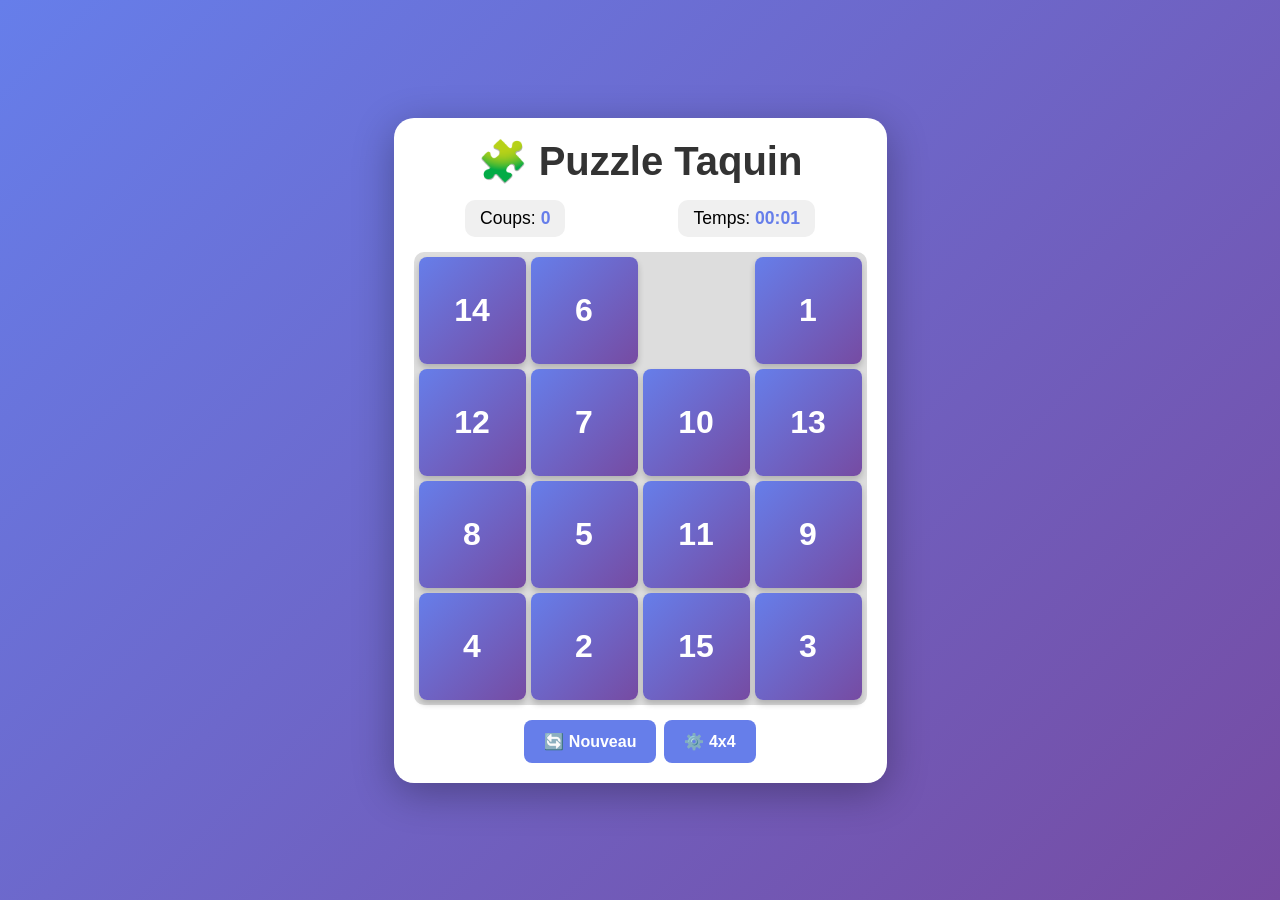
==== index.html @ 6c53f654 "Rename puzzle.html to index.html" ====
<!DOCTYPE html>
<html lang="fr">
<head>
    <meta charset="UTF-8">
    <meta name="viewport" content="width=device-width, initial-scale=1.0, user-scalable=no">
    <meta name="theme-color" content="#667eea">
    <meta name="mobile-web-app-capable" content="yes">
    <meta name="apple-mobile-web-app-capable" content="yes">
    <meta name="apple-mobile-web-app-status-bar-style" content="black-translucent">
    <link rel="manifest" href="manifest.json">
    <title>Jeu de Puzzle Taquin</title>
    <style>
        * {
            margin: 0;
            padding: 0;
            box-sizing: border-box;
            -webkit-tap-highlight-color: transparent;
        }

        body {
            font-family: 'Arial', sans-serif;
            display: flex;
            justify-content: center;
            align-items: center;
            min-height: 100vh;
            background: linear-gradient(135deg, #667eea 0%, #764ba2 100%);
            overflow-x: hidden;
            touch-action: manipulation;
        }

        .container {
            text-align: center;
            background: white;
            padding: 20px;
            border-radius: 20px;
            box-shadow: 0 10px 40px rgba(0,0,0,0.3);
            max-width: 95vw;
        }

        h1 {
            color: #333;
            margin-bottom: 15px;
            font-size: clamp(1.5em, 5vw, 2.5em);
        }

        .info {
            display: flex;
            justify-content: space-around;
            margin-bottom: 15px;
            gap: 10px;
            flex-wrap: wrap;
        }

        .stat {
            background: #f0f0f0;
            padding: 8px 15px;
            border-radius: 10px;
            font-size: clamp(0.9em, 3vw, 1.1em);
        }

        .stat span {
            font-weight: bold;
            color: #667eea;
        }

        #puzzle {
            display: grid;
            grid-gap: 5px;
            margin: 0 auto 15px;
            width: fit-content;
            background: #ddd;
            padding: 5px;
            border-radius: 10px;
            max-width: 95vw;
        }

        .tile {
            background: linear-gradient(135deg, #667eea 0%, #764ba2 100%);
            color: white;
            font-size: clamp(1.2em, 4vw, 2em);
            font-weight: bold;
            display: flex;
            justify-content: center;
            align-items: center;
            cursor: pointer;
            border-radius: 8px;
            transition: all 0.2s ease;
            box-shadow: 0 4px 6px rgba(0,0,0,0.2);
            user-select: none;
            touch-action: manipulation;
        }

        .tile:active {
            transform: scale(0.95);
            box-shadow: 0 2px 4px rgba(0,0,0,0.3);
        }

        .tile.empty {
            background: transparent;
            box-shadow: none;
            cursor: default;
        }

        .tile.empty:active {
            transform: none;
        }

        .buttons {
            display: flex;
            gap: 8px;
            justify-content: center;
            flex-wrap: wrap;
        }

        button {
            background: #667eea;
            color: white;
            border: none;
            padding: 12px 20px;
            font-size: clamp(0.9em, 3vw, 1em);
            border-radius: 8px;
            cursor: pointer;
            transition: all 0.2s;
            font-weight: bold;
            touch-action: manipulation;
        }

        button:active {
            background: #764ba2;
            transform: scale(0.95);
        }

        .victory {
            display: none;
            position: fixed;
            top: 0;
            left: 0;
            width: 100%;
            height: 100%;
            background: rgba(0,0,0,0.8);
            justify-content: center;
            align-items: center;
            z-index: 1000;
            padding: 20px;
        }

        .victory-content {
            background: white;
            padding: 30px;
            border-radius: 20px;
            text-align: center;
            animation: bounce 0.5s;
            max-width: 90vw;
        }

        @keyframes bounce {
            0%, 100% { transform: scale(1); }
            50% { transform: scale(1.1); }
        }

        .victory h2 {
            color: #667eea;
            font-size: clamp(2em, 6vw, 3em);
            margin-bottom: 15px;
        }

        .victory p {
            font-size: clamp(1em, 4vw, 1.5em);
            margin-bottom: 15px;
        }

        .install-prompt {
            display: none;
            position: fixed;
            bottom: 20px;
            left: 50%;
            transform: translateX(-50%);
            background: #667eea;
            color: white;
            padding: 15px 25px;
            border-radius: 10px;
            box-shadow: 0 4px 12px rgba(0,0,0,0.3);
            z-index: 999;
            animation: slideUp 0.3s;
        }

        @keyframes slideUp {
            from { transform: translate(-50%, 100px); }
            to { transform: translate(-50%, 0); }
        }

        .install-prompt button {
            margin: 5px;
            background: white;
            color: #667eea;
        }
    </style>
</head>
<body>
    <div class="container">
        <h1>🧩 Puzzle Taquin</h1>
        
        <div class="info">
            <div class="stat">Coups: <span id="moves">0</span></div>
            <div class="stat">Temps: <span id="time">00:00</span></div>
        </div>

        <div id="puzzle"></div>

        <div class="buttons">
            <button onclick="newGame()">🔄 Nouveau</button>
            <button onclick="changeDifficulty()">⚙️ <span id="difficulty">4x4</span></button>
        </div>
    </div>

    <div class="victory" id="victory">
        <div class="victory-content">
            <h2>🎉 Bravo !</h2>
            <p>Puzzle résolu !</p>
            <p>Coups: <span id="finalMoves"></span></p>
            <p>Temps: <span id="finalTime"></span></p>
            <button onclick="closeVictory()">Fermer</button>
            <button onclick="closeVictory(); newGame();">Rejouer</button>
        </div>
    </div>

    <div class="install-prompt" id="installPrompt">
        <p>📲 Installer l'application ?</p>
        <button onclick="installApp()">Installer</button>
        <button onclick="dismissInstall()">Plus tard</button>
    </div>

    <script>
        let gridSize = 4;
        let tiles = [];
        let emptyIndex;
        let moves = 0;
        let startTime;
        let timerInterval;
        let deferredPrompt;

        // Détection du support PWA
        window.addEventListener('beforeinstallprompt', (e) => {
            e.preventDefault();
            deferredPrompt = e;
            document.getElementById('installPrompt').style.display = 'block';
        });

        function installApp() {
            if (deferredPrompt) {
                deferredPrompt.prompt();
                deferredPrompt.userChoice.then((choiceResult) => {
                    deferredPrompt = null;
                    dismissInstall();
                });
            }
        }

        function dismissInstall() {
            document.getElementById('installPrompt').style.display = 'none';
        }

        function initGame() {
            const puzzle = document.getElementById('puzzle');
            
            // Calculer la taille des tuiles en fonction de l'écran
            const maxWidth = Math.min(window.innerWidth * 0.85, 450);
            const tileSize = Math.floor(maxWidth / gridSize) - 5;
            
            puzzle.style.gridTemplateColumns = `repeat(${gridSize}, ${tileSize}px)`;
            
            tiles = Array.from({length: gridSize * gridSize - 1}, (_, i) => i + 1);
            tiles.push(0);
            
            shuffleTiles();
            
            moves = 0;
            document.getElementById('moves').textContent = moves;
            
            startTimer();
            renderPuzzle(tileSize);
        }

        function shuffleTiles() {
            for (let i = 0; i < 1000; i++) {
                const validMoves = getValidMoves();
                const randomMove = validMoves[Math.floor(Math.random() * validMoves.length)];
                swapTiles(randomMove, tiles.indexOf(0));
            }
        }

        function getValidMoves() {
            const empty = tiles.indexOf(0);
            const row = Math.floor(empty / gridSize);
            const col = empty % gridSize;
            const valid = [];

            if (row > 0) valid.push(empty - gridSize);
            if (row < gridSize - 1) valid.push(empty + gridSize);
            if (col > 0) valid.push(empty - 1);
            if (col < gridSize - 1) valid.push(empty + 1);

            return valid;
        }

        function renderPuzzle(tileSize) {
            const puzzle = document.getElementById('puzzle');
            puzzle.innerHTML = '';

            tiles.forEach((num, index) => {
                const tile = document.createElement('div');
                tile.className = 'tile';
                tile.style.width = tileSize + 'px';
                tile.style.height = tileSize + 'px';
                
                if (num === 0) {
                    tile.classList.add('empty');
                } else {
                    tile.textContent = num;
                    tile.onclick = () => moveTile(index);
                    
                    // Support tactile amélioré
                    tile.addEventListener('touchstart', (e) => {
                        e.preventDefault();
                        moveTile(index);
                    }, { passive: false });
                }
                
                puzzle.appendChild(tile);
            });
        }

        function moveTile(index) {
            const emptyIndex = tiles.indexOf(0);
            const validMoves = getValidMoves();

            if (validMoves.includes(index)) {
                swapTiles(index, emptyIndex);
                moves++;
                document.getElementById('moves').textContent = moves;
                
                // Vibration sur mobile
                if (navigator.vibrate) {
                    navigator.vibrate(10);
                }
                
                const maxWidth = Math.min(window.innerWidth * 0.85, 450);
                const tileSize = Math.floor(maxWidth / gridSize) - 5;
                renderPuzzle(tileSize);
                checkWin();
            }
        }

        function swapTiles(i, j) {
            [tiles[i], tiles[j]] = [tiles[j], tiles[i]];
        }

        function checkWin() {
            const isWin = tiles.every((num, index) => {
                if (index === tiles.length - 1) return num === 0;
                return num === index + 1;
            });

            if (isWin) {
                clearInterval(timerInterval);
                
                // Vibration de victoire
                if (navigator.vibrate) {
                    navigator.vibrate([100, 50, 100, 50, 200]);
                }
                
                document.getElementById('finalMoves').textContent = moves;
                document.getElementById('finalTime').textContent = document.getElementById('time').textContent;
                document.getElementById('victory').style.display = 'flex';
            }
        }

        function startTimer() {
            if (timerInterval) clearInterval(timerInterval);
            startTime = Date.now();
            
            timerInterval = setInterval(() => {
                const elapsed = Math.floor((Date.now() - startTime) / 1000);
                const minutes = Math.floor(elapsed / 60).toString().padStart(2, '0');
                const seconds = (elapsed % 60).toString().padStart(2, '0');
                document.getElementById('time').textContent = `${minutes}:${seconds}`;
            }, 1000);
        }

        function newGame() {
            initGame();
        }

        function changeDifficulty() {
            const sizes = [3, 4, 5];
            const currentIndex = sizes.indexOf(gridSize);
            gridSize = sizes[(currentIndex + 1) % sizes.length];
            document.getElementById('difficulty').textContent = `${gridSize}x${gridSize}`;
            initGame();
        }

        function closeVictory() {
            document.getElementById('victory').style.display = 'none';
        }

        // Gérer le redimensionnement
        window.addEventListener('resize', () => {
            const maxWidth = Math.min(window.innerWidth * 0.85, 450);
            const tileSize = Math.floor(maxWidth / gridSize) - 5;
            renderPuzzle(tileSize);
        });

        // Enregistrer le Service Worker
        if ('serviceWorker' in navigator) {
            navigator.serviceWorker.register('sw.js').catch(() => {});
        }

        window.onload = initGame;
    </script>
</body>
</html>
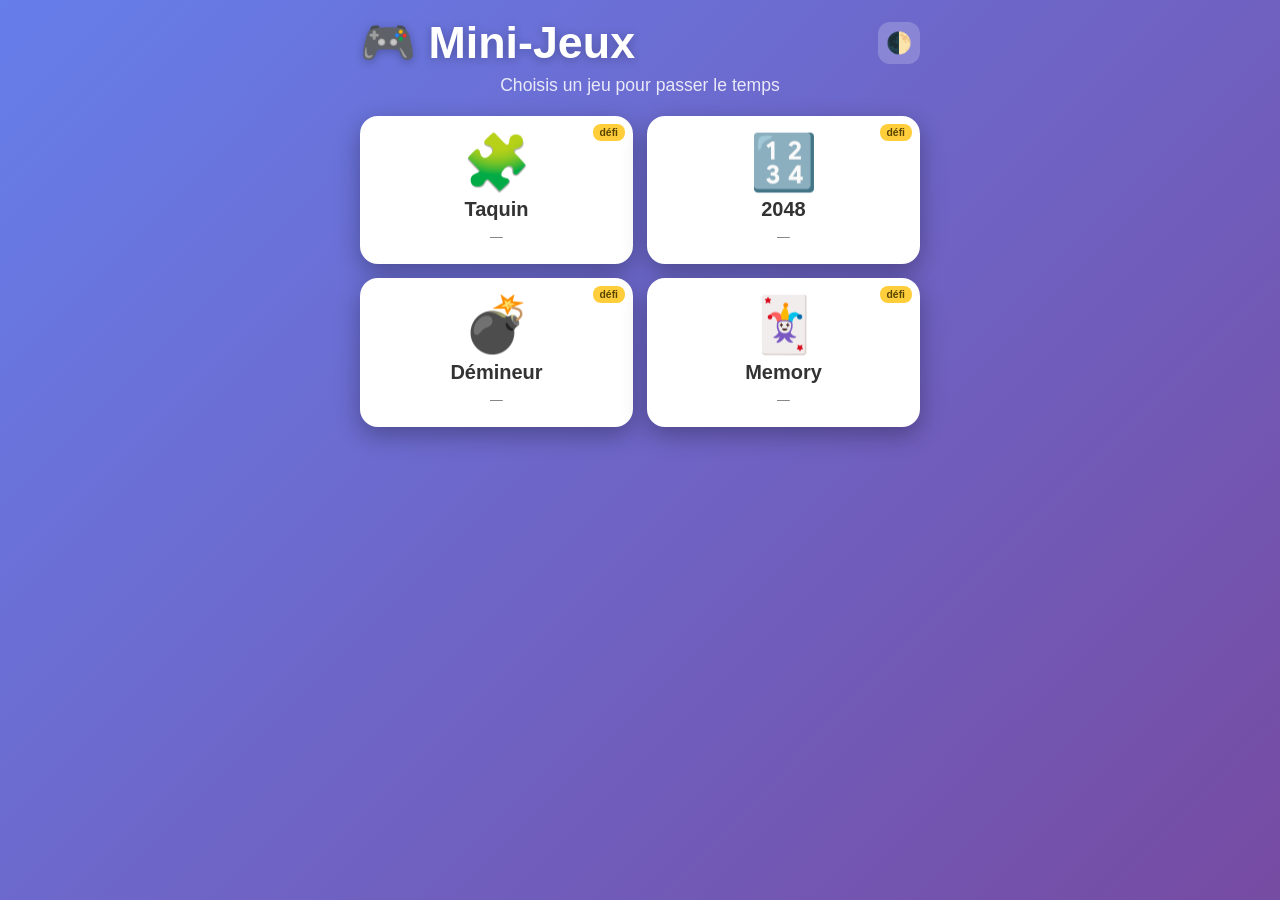
==== commit d00aad43: "Transforme le taquin en hub multi-jeux (2048, démineur, memory) + PWA Co-Authored-By: Claude Opus 4." ====
--- a/index.html
+++ b/index.html
@@ -1,421 +1,180 @@
 <!DOCTYPE html>
 <html lang="fr">
 <head>
-    <meta charset="UTF-8">
-    <meta name="viewport" content="width=device-width, initial-scale=1.0, user-scalable=no">
-    <meta name="theme-color" content="#667eea">
-    <meta name="mobile-web-app-capable" content="yes">
-    <meta name="apple-mobile-web-app-capable" content="yes">
-    <meta name="apple-mobile-web-app-status-bar-style" content="black-translucent">
-    <link rel="manifest" href="manifest.json">
-    <title>Jeu de Puzzle Taquin</title>
-    <style>
-        * {
-            margin: 0;
-            padding: 0;
-            box-sizing: border-box;
-            -webkit-tap-highlight-color: transparent;
-        }
-
-        body {
-            font-family: 'Arial', sans-serif;
-            display: flex;
-            justify-content: center;
-            align-items: center;
-            min-height: 100vh;
-            background: linear-gradient(135deg, #667eea 0%, #764ba2 100%);
-            overflow-x: hidden;
-            touch-action: manipulation;
-        }
-
-        .container {
-            text-align: center;
-            background: white;
-            padding: 20px;
-            border-radius: 20px;
-            box-shadow: 0 10px 40px rgba(0,0,0,0.3);
-            max-width: 95vw;
-        }
-
-        h1 {
-            color: #333;
-            margin-bottom: 15px;
-            font-size: clamp(1.5em, 5vw, 2.5em);
-        }
-
-        .info {
-            display: flex;
-            justify-content: space-around;
-            margin-bottom: 15px;
-            gap: 10px;
-            flex-wrap: wrap;
-        }
-
-        .stat {
-            background: #f0f0f0;
-            padding: 8px 15px;
-            border-radius: 10px;
-            font-size: clamp(0.9em, 3vw, 1.1em);
-        }
-
-        .stat span {
-            font-weight: bold;
-            color: #667eea;
-        }
-
-        #puzzle {
-            display: grid;
-            grid-gap: 5px;
-            margin: 0 auto 15px;
-            width: fit-content;
-            background: #ddd;
-            padding: 5px;
-            border-radius: 10px;
-            max-width: 95vw;
-        }
-
-        .tile {
-            background: linear-gradient(135deg, #667eea 0%, #764ba2 100%);
-            color: white;
-            font-size: clamp(1.2em, 4vw, 2em);
-            font-weight: bold;
-            display: flex;
-            justify-content: center;
-            align-items: center;
-            cursor: pointer;
-            border-radius: 8px;
-            transition: all 0.2s ease;
-            box-shadow: 0 4px 6px rgba(0,0,0,0.2);
-            user-select: none;
-            touch-action: manipulation;
-        }
-
-        .tile:active {
-            transform: scale(0.95);
-            box-shadow: 0 2px 4px rgba(0,0,0,0.3);
-        }
-
-        .tile.empty {
-            background: transparent;
-            box-shadow: none;
-            cursor: default;
-        }
-
-        .tile.empty:active {
-            transform: none;
-        }
-
-        .buttons {
-            display: flex;
-            gap: 8px;
-            justify-content: center;
-            flex-wrap: wrap;
-        }
-
-        button {
-            background: #667eea;
-            color: white;
-            border: none;
-            padding: 12px 20px;
-            font-size: clamp(0.9em, 3vw, 1em);
-            border-radius: 8px;
-            cursor: pointer;
-            transition: all 0.2s;
-            font-weight: bold;
-            touch-action: manipulation;
-        }
-
-        button:active {
-            background: #764ba2;
-            transform: scale(0.95);
-        }
-
-        .victory {
-            display: none;
-            position: fixed;
-            top: 0;
-            left: 0;
-            width: 100%;
-            height: 100%;
-            background: rgba(0,0,0,0.8);
-            justify-content: center;
-            align-items: center;
-            z-index: 1000;
-            padding: 20px;
-        }
-
-        .victory-content {
-            background: white;
-            padding: 30px;
-            border-radius: 20px;
-            text-align: center;
-            animation: bounce 0.5s;
-            max-width: 90vw;
-        }
-
-        @keyframes bounce {
-            0%, 100% { transform: scale(1); }
-            50% { transform: scale(1.1); }
-        }
-
-        .victory h2 {
-            color: #667eea;
-            font-size: clamp(2em, 6vw, 3em);
-            margin-bottom: 15px;
-        }
-
-        .victory p {
-            font-size: clamp(1em, 4vw, 1.5em);
-            margin-bottom: 15px;
-        }
-
-        .install-prompt {
-            display: none;
-            position: fixed;
-            bottom: 20px;
-            left: 50%;
-            transform: translateX(-50%);
-            background: #667eea;
-            color: white;
-            padding: 15px 25px;
-            border-radius: 10px;
-            box-shadow: 0 4px 12px rgba(0,0,0,0.3);
-            z-index: 999;
-            animation: slideUp 0.3s;
-        }
-
-        @keyframes slideUp {
-            from { transform: translate(-50%, 100px); }
-            to { transform: translate(-50%, 0); }
-        }
-
-        .install-prompt button {
-            margin: 5px;
-            background: white;
-            color: #667eea;
-        }
-    </style>
+  <meta charset="UTF-8">
+  <meta name="viewport" content="width=device-width, initial-scale=1.0, user-scalable=no">
+  <meta name="theme-color" content="#667eea">
+  <meta name="mobile-web-app-capable" content="yes">
+  <meta name="apple-mobile-web-app-capable" content="yes">
+  <meta name="apple-mobile-web-app-status-bar-style" content="black-translucent">
+  <link rel="manifest" href="manifest.json">
+  <link rel="stylesheet" href="css/common.css">
+  <title>Mini-Jeux</title>
+  <script>
+    // Applique le thème avant le rendu pour éviter le flash blanc/sombre.
+    document.documentElement.setAttribute(
+      'data-theme', localStorage.getItem('mj-theme') || 'light');
+  </script>
+  <style>
+    .hub-header {
+      width: 100%;
+      max-width: 560px;
+      display: flex;
+      align-items: center;
+      margin-bottom: 6px;
+    }
+    .hub-header h1 {
+      flex: 1;
+      color: #fff;
+      font-size: clamp(1.8em, 7vw, 2.8em);
+      text-shadow: 0 2px 10px rgba(0,0,0,.25);
+    }
+    .subtitle {
+      color: rgba(255,255,255,.85);
+      margin-bottom: 20px;
+      font-size: clamp(.9em, 3.5vw, 1.1em);
+      text-align: center;
+    }
+    .games-grid {
+      display: grid;
+      grid-template-columns: repeat(2, 1fr);
+      gap: 14px;
+      width: 100%;
+      max-width: 560px;
+    }
+    .game-card {
+      background: var(--surface);
+      border-radius: 18px;
+      padding: 20px 14px;
+      text-decoration: none;
+      color: var(--text);
+      box-shadow: 0 8px 24px var(--shadow);
+      display: flex;
+      flex-direction: column;
+      align-items: center;
+      gap: 8px;
+      transition: transform .15s, box-shadow .15s;
+      position: relative;
+      overflow: hidden;
+    }
+    .game-card:active {
+      transform: scale(0.96);
+    }
+    .game-card .emoji {
+      font-size: clamp(2.4em, 11vw, 3.4em);
+      line-height: 1;
+    }
+    .game-card .name {
+      font-weight: bold;
+      font-size: clamp(1em, 4.5vw, 1.25em);
+    }
+    .game-card .best {
+      font-size: .8em;
+      color: var(--text-soft);
+      min-height: 1.1em;
+      margin: 0;
+    }
+    .daily-badge {
+      position: absolute;
+      top: 8px;
+      right: 8px;
+      background: #ffce3a;
+      color: #5a4500;
+      font-size: .65em;
+      font-weight: bold;
+      padding: 3px 7px;
+      border-radius: 8px;
+    }
+    .daily-badge.done {
+      background: #57c779;
+      color: #04340f;
+    }
+    .install-prompt {
+      display: none;
+      position: fixed;
+      bottom: 20px;
+      left: 50%;
+      transform: translateX(-50%);
+      background: var(--surface);
+      color: var(--text);
+      padding: 14px 18px;
+      border-radius: 14px;
+      box-shadow: 0 6px 20px var(--shadow);
+      z-index: 999;
+      align-items: center;
+      gap: 10px;
+    }
+    .install-prompt.show { display: flex; }
+  </style>
 </head>
 <body>
-    <div class="container">
-        <h1>🧩 Puzzle Taquin</h1>
-        
-        <div class="info">
-            <div class="stat">Coups: <span id="moves">0</span></div>
-            <div class="stat">Temps: <span id="time">00:00</span></div>
-        </div>
+  <div class="hub-header">
+    <h1>🎮 Mini-Jeux</h1>
+    <button class="icon-btn" id="themeBtn" aria-label="Thème">🌓</button>
+  </div>
+  <p class="subtitle">Choisis un jeu pour passer le temps</p>
 
-        <div id="puzzle"></div>
+  <div class="games-grid" id="gamesGrid"></div>
 
-        <div class="buttons">
-            <button onclick="newGame()">🔄 Nouveau</button>
-            <button onclick="changeDifficulty()">⚙️ <span id="difficulty">4x4</span></button>
-        </div>
-    </div>
+  <div class="install-prompt" id="installPrompt">
+    <span>📲 Installer l'app ?</span>
+    <button onclick="installApp()">Installer</button>
+    <button class="ghost" onclick="dismissInstall()">Plus tard</button>
+  </div>
 
-    <div class="victory" id="victory">
-        <div class="victory-content">
-            <h2>🎉 Bravo !</h2>
-            <p>Puzzle résolu !</p>
-            <p>Coups: <span id="finalMoves"></span></p>
-            <p>Temps: <span id="finalTime"></span></p>
-            <button onclick="closeVictory()">Fermer</button>
-            <button onclick="closeVictory(); newGame();">Rejouer</button>
-        </div>
-    </div>
+  <script src="js/core.js"></script>
+  <script>
+    // Catalogue des jeux. `bestMode`/`bestLabel` servent à afficher le record
+    // pertinent sur la carte du hub.
+    const GAMES = [
+      { id: 'taquin',  name: 'Taquin',   emoji: '🧩', path: 'games/taquin/',   bestMode: 'taille-4', bestLabel: c => `Record 4×4 : ${c} coups` },
+      { id: '2048',    name: '2048',     emoji: '🔢', path: 'games/2048/',     bestMode: 'classique', bestLabel: s => `Record : ${s}`, lowerIsBetter: false },
+      { id: 'demineur',name: 'Démineur', emoji: '💣', path: 'games/demineur/', bestMode: 'moyen', bestLabel: t => `Record moyen : ${formatTime(t)}` },
+      { id: 'memory',  name: 'Memory',   emoji: '🃏', path: 'games/memory/',   bestMode: 'paires-8', bestLabel: c => `Record : ${c} coups` },
+    ];
 
-    <div class="install-prompt" id="installPrompt">
-        <p>📲 Installer l'application ?</p>
-        <button onclick="installApp()">Installer</button>
-        <button onclick="dismissInstall()">Plus tard</button>
-    </div>
+    function renderGames() {
+      const grid = document.getElementById('gamesGrid');
+      grid.innerHTML = '';
+      GAMES.forEach(g => {
+        const best = Records.get(g.id, g.bestMode);
+        const dailyDone = Daily.doneToday(g.id);
+        const card = document.createElement('a');
+        card.className = 'game-card';
+        card.href = g.path;
+        card.innerHTML = `
+          <span class="daily-badge ${dailyDone ? 'done' : ''}">${dailyDone ? '✓ jour' : 'défi'}</span>
+          <span class="emoji">${g.emoji}</span>
+          <span class="name">${g.name}</span>
+          <p class="best">${best !== null ? g.bestLabel(best) : '—'}</p>
+        `;
+        grid.appendChild(card);
+      });
+    }
 
-    <script>
-        let gridSize = 4;
-        let tiles = [];
-        let emptyIndex;
-        let moves = 0;
-        let startTime;
-        let timerInterval;
-        let deferredPrompt;
+    document.getElementById('themeBtn').addEventListener('click', () => {
+      Theme.toggle();
+    });
 
-        // Détection du support PWA
-        window.addEventListener('beforeinstallprompt', (e) => {
-            e.preventDefault();
-            deferredPrompt = e;
-            document.getElementById('installPrompt').style.display = 'block';
-        });
+    // --- Installation PWA ---
+    let deferredPrompt;
+    window.addEventListener('beforeinstallprompt', (e) => {
+      e.preventDefault();
+      deferredPrompt = e;
+      document.getElementById('installPrompt').classList.add('show');
+    });
+    function installApp() {
+      if (deferredPrompt) {
+        deferredPrompt.prompt();
+        deferredPrompt.userChoice.then(() => { deferredPrompt = null; dismissInstall(); });
+      }
+    }
+    function dismissInstall() {
+      document.getElementById('installPrompt').classList.remove('show');
+    }
 
-        function installApp() {
-            if (deferredPrompt) {
-                deferredPrompt.prompt();
-                deferredPrompt.userChoice.then((choiceResult) => {
-                    deferredPrompt = null;
-                    dismissInstall();
-                });
-            }
-        }
-
-        function dismissInstall() {
-            document.getElementById('installPrompt').style.display = 'none';
-        }
-
-        function initGame() {
-            const puzzle = document.getElementById('puzzle');
-            
-            // Calculer la taille des tuiles en fonction de l'écran
-            const maxWidth = Math.min(window.innerWidth * 0.85, 450);
-            const tileSize = Math.floor(maxWidth / gridSize) - 5;
-            
-            puzzle.style.gridTemplateColumns = `repeat(${gridSize}, ${tileSize}px)`;
-            
-            tiles = Array.from({length: gridSize * gridSize - 1}, (_, i) => i + 1);
-            tiles.push(0);
-            
-            shuffleTiles();
-            
-            moves = 0;
-            document.getElementById('moves').textContent = moves;
-            
-            startTimer();
-            renderPuzzle(tileSize);
-        }
-
-        function shuffleTiles() {
-            for (let i = 0; i < 1000; i++) {
-                const validMoves = getValidMoves();
-                const randomMove = validMoves[Math.floor(Math.random() * validMoves.length)];
-                swapTiles(randomMove, tiles.indexOf(0));
-            }
-        }
-
-        function getValidMoves() {
-            const empty = tiles.indexOf(0);
-            const row = Math.floor(empty / gridSize);
-            const col = empty % gridSize;
-            const valid = [];
-
-            if (row > 0) valid.push(empty - gridSize);
-            if (row < gridSize - 1) valid.push(empty + gridSize);
-            if (col > 0) valid.push(empty - 1);
-            if (col < gridSize - 1) valid.push(empty + 1);
-
-            return valid;
-        }
-
-        function renderPuzzle(tileSize) {
-            const puzzle = document.getElementById('puzzle');
-            puzzle.innerHTML = '';
-
-            tiles.forEach((num, index) => {
-                const tile = document.createElement('div');
-                tile.className = 'tile';
-                tile.style.width = tileSize + 'px';
-                tile.style.height = tileSize + 'px';
-                
-                if (num === 0) {
-                    tile.classList.add('empty');
-                } else {
-                    tile.textContent = num;
-                    tile.onclick = () => moveTile(index);
-                    
-                    // Support tactile amélioré
-                    tile.addEventListener('touchstart', (e) => {
-                        e.preventDefault();
-                        moveTile(index);
-                    }, { passive: false });
-                }
-                
-                puzzle.appendChild(tile);
-            });
-        }
-
-        function moveTile(index) {
-            const emptyIndex = tiles.indexOf(0);
-            const validMoves = getValidMoves();
-
-            if (validMoves.includes(index)) {
-                swapTiles(index, emptyIndex);
-                moves++;
-                document.getElementById('moves').textContent = moves;
-                
-                // Vibration sur mobile
-                if (navigator.vibrate) {
-                    navigator.vibrate(10);
-                }
-                
-                const maxWidth = Math.min(window.innerWidth * 0.85, 450);
-                const tileSize = Math.floor(maxWidth / gridSize) - 5;
-                renderPuzzle(tileSize);
-                checkWin();
-            }
-        }
-
-        function swapTiles(i, j) {
-            [tiles[i], tiles[j]] = [tiles[j], tiles[i]];
-        }
-
-        function checkWin() {
-            const isWin = tiles.every((num, index) => {
-                if (index === tiles.length - 1) return num === 0;
-                return num === index + 1;
-            });
-
-            if (isWin) {
-                clearInterval(timerInterval);
-                
-                // Vibration de victoire
-                if (navigator.vibrate) {
-                    navigator.vibrate([100, 50, 100, 50, 200]);
-                }
-                
-                document.getElementById('finalMoves').textContent = moves;
-                document.getElementById('finalTime').textContent = document.getElementById('time').textContent;
-                document.getElementById('victory').style.display = 'flex';
-            }
-        }
-
-        function startTimer() {
-            if (timerInterval) clearInterval(timerInterval);
-            startTime = Date.now();
-            
-            timerInterval = setInterval(() => {
-                const elapsed = Math.floor((Date.now() - startTime) / 1000);
-                const minutes = Math.floor(elapsed / 60).toString().padStart(2, '0');
-                const seconds = (elapsed % 60).toString().padStart(2, '0');
-                document.getElementById('time').textContent = `${minutes}:${seconds}`;
-            }, 1000);
-        }
-
-        function newGame() {
-            initGame();
-        }
-
-        function changeDifficulty() {
-            const sizes = [3, 4, 5];
-            const currentIndex = sizes.indexOf(gridSize);
-            gridSize = sizes[(currentIndex + 1) % sizes.length];
-            document.getElementById('difficulty').textContent = `${gridSize}x${gridSize}`;
-            initGame();
-        }
-
-        function closeVictory() {
-            document.getElementById('victory').style.display = 'none';
-        }
-
-        // Gérer le redimensionnement
-        window.addEventListener('resize', () => {
-            const maxWidth = Math.min(window.innerWidth * 0.85, 450);
-            const tileSize = Math.floor(maxWidth / gridSize) - 5;
-            renderPuzzle(tileSize);
-        });
-
-        // Enregistrer le Service Worker
-        if ('serviceWorker' in navigator) {
-            navigator.serviceWorker.register('sw.js').catch(() => {});
-        }
-
-        window.onload = initGame;
-    </script>
+    registerSW('sw.js');
+    renderGames();
+  </script>
 </body>
 </html>
--- a/css/common.css
+++ b/css/common.css
@@ -0,0 +1,272 @@
+/* ===== Mini-Jeux — feuille de style partagée ===== */
+
+:root {
+  --grad-start: #667eea;
+  --grad-end: #764ba2;
+  --bg: linear-gradient(135deg, var(--grad-start) 0%, var(--grad-end) 100%);
+  --surface: #ffffff;
+  --surface-soft: #f0f0f0;
+  --surface-softer: #f7f7fb;
+  --text: #333333;
+  --text-soft: #777777;
+  --accent: #667eea;
+  --accent-2: #764ba2;
+  --tile-text: #ffffff;
+  --shadow: rgba(0, 0, 0, 0.3);
+  --shadow-soft: rgba(0, 0, 0, 0.2);
+  --border: #e2e2ec;
+}
+
+:root[data-theme="dark"] {
+  --grad-start: #232544;
+  --grad-end: #15162a;
+  --surface: #20223d;
+  --surface-soft: #2a2c4d;
+  --surface-softer: #262844;
+  --text: #ececf5;
+  --text-soft: #9a9bb8;
+  --accent: #8b9cff;
+  --accent-2: #b08bff;
+  --tile-text: #ffffff;
+  --shadow: rgba(0, 0, 0, 0.5);
+  --shadow-soft: rgba(0, 0, 0, 0.35);
+  --border: #34375c;
+}
+
+* {
+  margin: 0;
+  padding: 0;
+  box-sizing: border-box;
+  -webkit-tap-highlight-color: transparent;
+}
+
+body {
+  font-family: 'Arial', sans-serif;
+  display: flex;
+  flex-direction: column;
+  justify-content: flex-start;
+  align-items: center;
+  min-height: 100vh;
+  min-height: 100dvh;
+  background: var(--bg);
+  color: var(--text);
+  overflow-x: hidden;
+  touch-action: manipulation;
+  padding: 16px 12px 28px;
+  transition: background 0.3s ease;
+}
+
+/* ===== En-tête partagé (bouton retour + titre + thème) ===== */
+.app-header {
+  width: 100%;
+  max-width: 480px;
+  display: flex;
+  align-items: center;
+  gap: 10px;
+  margin-bottom: 14px;
+}
+
+.app-header h1 {
+  flex: 1;
+  text-align: center;
+  color: #ffffff;
+  font-size: clamp(1.3em, 5vw, 2em);
+  text-shadow: 0 2px 8px rgba(0, 0, 0, 0.25);
+}
+
+.icon-btn {
+  background: rgba(255, 255, 255, 0.2);
+  color: #ffffff;
+  border: none;
+  width: 42px;
+  height: 42px;
+  border-radius: 12px;
+  font-size: 1.3em;
+  cursor: pointer;
+  display: flex;
+  align-items: center;
+  justify-content: center;
+  transition: transform 0.15s, background 0.2s;
+  text-decoration: none;
+  flex-shrink: 0;
+}
+
+.icon-btn:active {
+  transform: scale(0.9);
+  background: rgba(255, 255, 255, 0.35);
+}
+
+/* ===== Carte de contenu ===== */
+.card {
+  text-align: center;
+  background: var(--surface);
+  padding: 20px;
+  border-radius: 20px;
+  box-shadow: 0 10px 40px var(--shadow);
+  max-width: 95vw;
+  width: 100%;
+  max-width: 480px;
+}
+
+/* ===== Barre de stats ===== */
+.info {
+  display: flex;
+  justify-content: space-around;
+  margin-bottom: 15px;
+  gap: 10px;
+  flex-wrap: wrap;
+}
+
+.stat {
+  background: var(--surface-soft);
+  padding: 8px 15px;
+  border-radius: 10px;
+  font-size: clamp(0.9em, 3vw, 1.1em);
+  color: var(--text);
+}
+
+.stat span {
+  font-weight: bold;
+  color: var(--accent);
+}
+
+/* ===== Boutons ===== */
+.buttons {
+  display: flex;
+  gap: 8px;
+  justify-content: center;
+  flex-wrap: wrap;
+  margin-top: 15px;
+}
+
+button {
+  background: var(--accent);
+  color: #ffffff;
+  border: none;
+  padding: 12px 20px;
+  font-size: clamp(0.9em, 3vw, 1em);
+  border-radius: 8px;
+  cursor: pointer;
+  transition: all 0.2s;
+  font-weight: bold;
+  touch-action: manipulation;
+}
+
+button:active {
+  background: var(--accent-2);
+  transform: scale(0.95);
+}
+
+button.ghost {
+  background: var(--surface-soft);
+  color: var(--text);
+}
+
+/* ===== Modale (victoire / fin de partie) ===== */
+.overlay {
+  display: none;
+  position: fixed;
+  inset: 0;
+  background: rgba(0, 0, 0, 0.8);
+  justify-content: center;
+  align-items: center;
+  z-index: 1000;
+  padding: 20px;
+}
+
+.overlay.show {
+  display: flex;
+}
+
+.overlay-content {
+  background: var(--surface);
+  color: var(--text);
+  padding: 30px;
+  border-radius: 20px;
+  text-align: center;
+  animation: bounce 0.5s;
+  max-width: 90vw;
+  width: 100%;
+  max-width: 360px;
+}
+
+@keyframes bounce {
+  0%, 100% { transform: scale(1); }
+  50% { transform: scale(1.1); }
+}
+
+.overlay-content h2 {
+  color: var(--accent);
+  font-size: clamp(1.8em, 6vw, 2.6em);
+  margin-bottom: 12px;
+}
+
+.overlay-content p {
+  font-size: clamp(1em, 4vw, 1.3em);
+  margin-bottom: 10px;
+}
+
+.overlay-content .buttons {
+  margin-top: 18px;
+}
+
+/* ===== Toast ===== */
+.toast {
+  position: fixed;
+  bottom: 24px;
+  left: 50%;
+  transform: translateX(-50%) translateY(120px);
+  background: var(--accent);
+  color: #ffffff;
+  padding: 12px 22px;
+  border-radius: 12px;
+  box-shadow: 0 6px 18px var(--shadow);
+  z-index: 1100;
+  font-weight: bold;
+  opacity: 0;
+  transition: transform 0.3s, opacity 0.3s;
+  pointer-events: none;
+  text-align: center;
+}
+
+.toast.show {
+  transform: translateX(-50%) translateY(0);
+  opacity: 1;
+}
+
+/* ===== Sélecteur de mode/difficulté ===== */
+.chips {
+  display: flex;
+  gap: 8px;
+  justify-content: center;
+  flex-wrap: wrap;
+  margin-bottom: 15px;
+}
+
+.chip {
+  background: var(--surface-soft);
+  color: var(--text);
+  border: 2px solid transparent;
+  padding: 8px 14px;
+  border-radius: 20px;
+  font-size: 0.95em;
+  font-weight: bold;
+  cursor: pointer;
+  transition: all 0.2s;
+}
+
+.chip.active {
+  border-color: var(--accent);
+  color: var(--accent);
+}
+
+.chip:active {
+  transform: scale(0.95);
+}
+
+.best {
+  color: var(--text-soft);
+  font-size: 0.9em;
+  margin-bottom: 12px;
+  min-height: 1.2em;
+}
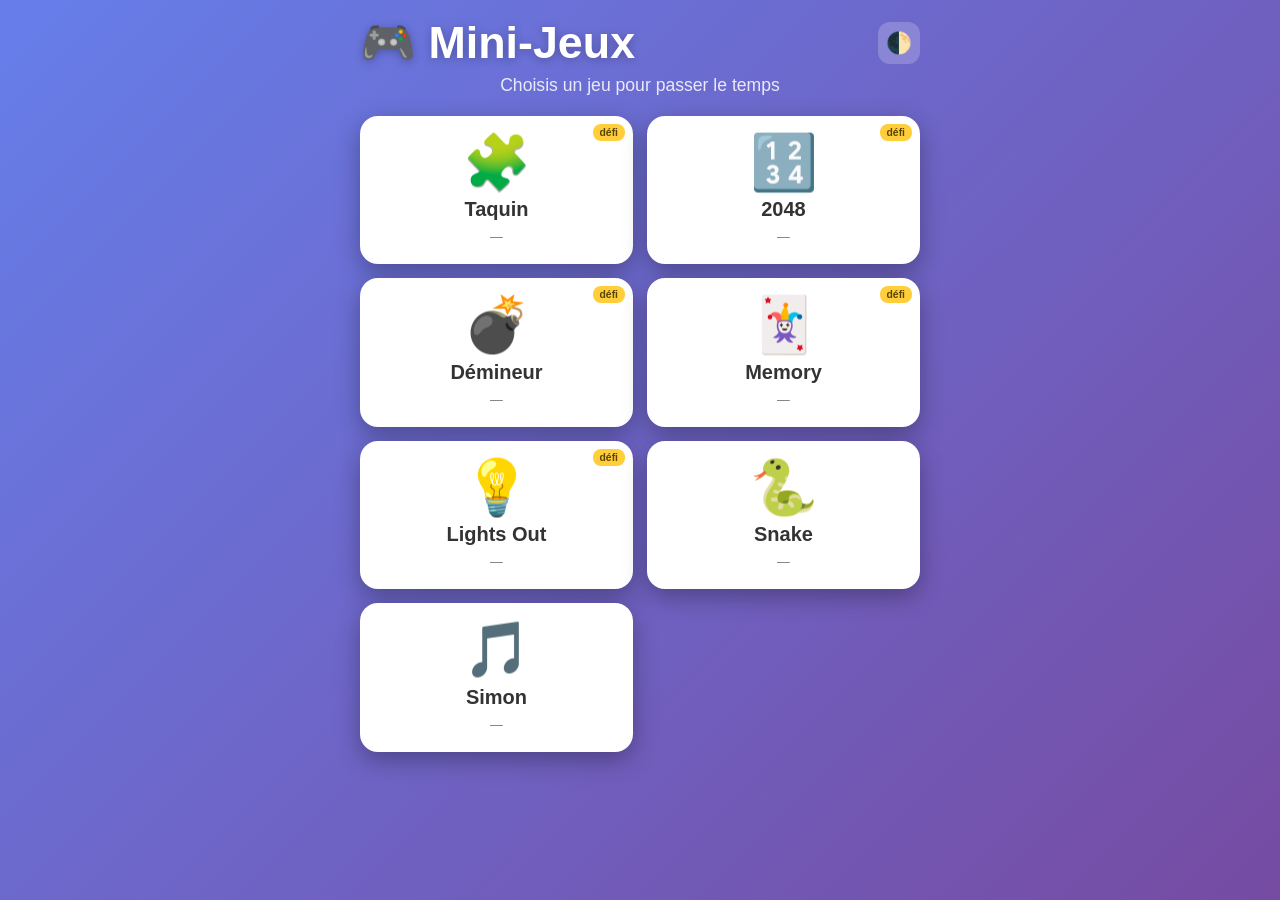
==== commit 6bfd6a2d: "Corrige débordement des grilles + appui long démineur, ajoute Lights Out, Snake, Simon Co-Authored-B" ====
--- a/index.html
+++ b/index.html
@@ -127,10 +127,13 @@
     // Catalogue des jeux. `bestMode`/`bestLabel` servent à afficher le record
     // pertinent sur la carte du hub.
     const GAMES = [
-      { id: 'taquin',  name: 'Taquin',   emoji: '🧩', path: 'games/taquin/',   bestMode: 'taille-4', bestLabel: c => `Record 4×4 : ${c} coups` },
-      { id: '2048',    name: '2048',     emoji: '🔢', path: 'games/2048/',     bestMode: 'classique', bestLabel: s => `Record : ${s}`, lowerIsBetter: false },
-      { id: 'demineur',name: 'Démineur', emoji: '💣', path: 'games/demineur/', bestMode: 'moyen', bestLabel: t => `Record moyen : ${formatTime(t)}` },
-      { id: 'memory',  name: 'Memory',   emoji: '🃏', path: 'games/memory/',   bestMode: 'paires-8', bestLabel: c => `Record : ${c} coups` },
+      { id: 'taquin',   name: 'Taquin',     emoji: '🧩', path: 'games/taquin/',    hasDaily: true,  bestMode: 'taille-4',  bestLabel: c => `Record 4×4 : ${c} coups` },
+      { id: '2048',     name: '2048',       emoji: '🔢', path: 'games/2048/',      hasDaily: true,  bestMode: 'classique', bestLabel: s => `Record : ${s}` },
+      { id: 'demineur', name: 'Démineur',   emoji: '💣', path: 'games/demineur/',  hasDaily: true,  bestMode: 'moyen',     bestLabel: t => `Record moyen : ${formatTime(t)}` },
+      { id: 'memory',   name: 'Memory',     emoji: '🃏', path: 'games/memory/',    hasDaily: true,  bestMode: 'paires-8',  bestLabel: c => `Record : ${c} coups` },
+      { id: 'lightsout',name: 'Lights Out', emoji: '💡', path: 'games/lightsout/', hasDaily: true,  bestMode: 'taille-5',  bestLabel: c => `Record 5×5 : ${c} coups` },
+      { id: 'snake',    name: 'Snake',      emoji: '🐍', path: 'games/snake/',     hasDaily: false, bestMode: 'normal',    bestLabel: s => `Record : ${s}` },
+      { id: 'simon',    name: 'Simon',      emoji: '🎵', path: 'games/simon/',     hasDaily: false, bestMode: 'normal',    bestLabel: n => `Record : niv. ${n}` },
     ];
 
     function renderGames() {
@@ -139,11 +142,14 @@
       GAMES.forEach(g => {
         const best = Records.get(g.id, g.bestMode);
         const dailyDone = Daily.doneToday(g.id);
+        const badge = g.hasDaily
+          ? `<span class="daily-badge ${dailyDone ? 'done' : ''}">${dailyDone ? '✓ jour' : 'défi'}</span>`
+          : '';
         const card = document.createElement('a');
         card.className = 'game-card';
         card.href = g.path;
         card.innerHTML = `
-          <span class="daily-badge ${dailyDone ? 'done' : ''}">${dailyDone ? '✓ jour' : 'défi'}</span>
+          ${badge}
           <span class="emoji">${g.emoji}</span>
           <span class="name">${g.name}</span>
           <p class="best">${best !== null ? g.bestLabel(best) : '—'}</p>
